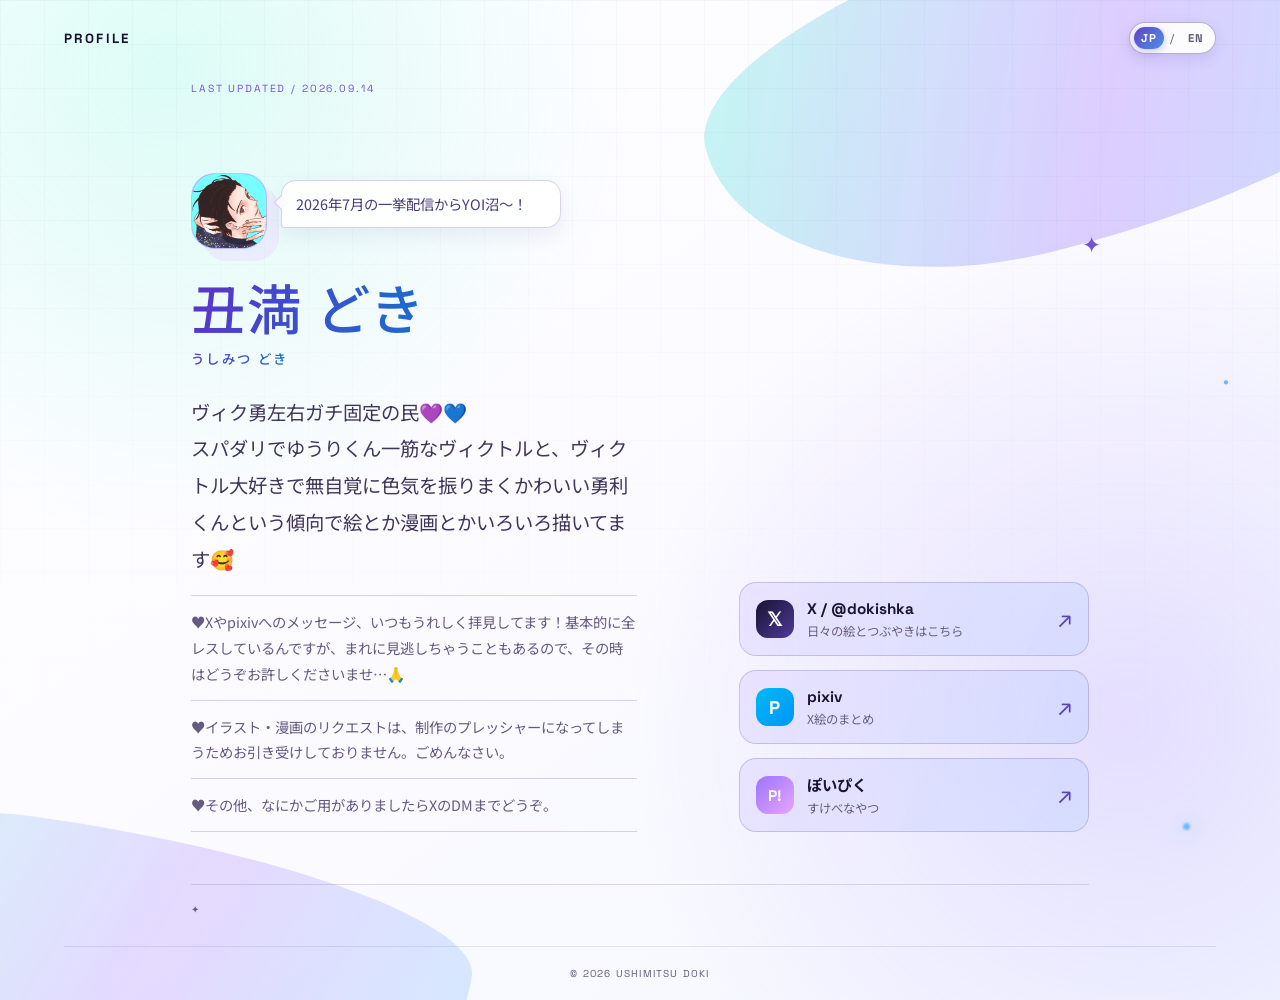
==== index.html @ e0f20577 "Update index.html" ====
<!doctype html>
<html lang="ja">
  <head>
    <meta charset="UTF-8" />
    <meta name="viewport" content="width=device-width, initial-scale=1" />
    <meta name="theme-color" content="#fbfbff" />
    <meta name="description" content="丑満 どき — Ushimitsu Doki profile" />
    <meta property="og:title" content="丑満 どき" />
    <meta property="og:description" content="YOI fan art and comics by 丑満 どき" />
    <meta property="og:type" content="website" />
    <title>丑満 どき</title>
    <link rel="preconnect" href="https://fonts.googleapis.com" />
    <link rel="preconnect" href="https://fonts.gstatic.com" crossorigin />
    <link href="https://fonts.googleapis.com/css2?family=Noto+Sans+JP:wght@400;500;700&family=Space+Grotesk:wght@400;500;600;700&display=swap" rel="stylesheet" />
    <link rel="stylesheet" href="./styles.css" />
  </head>
  <body>
    <main class="site-shell">
      <div class="gradient-shape gradient-shape-one" aria-hidden="true"></div>
      <div class="gradient-shape gradient-shape-two" aria-hidden="true"></div>
      <div class="aurora aurora-one" aria-hidden="true"></div>
      <div class="aurora aurora-two" aria-hidden="true"></div>
      <div class="star star-one" aria-hidden="true">✦</div>
      <div class="star star-two" aria-hidden="true">·</div>

      <header class="topbar">
        <a class="wordmark" href="./" aria-label="Profile home">PROFILE</a>
        <div class="header-actions">
          <div class="language-toggle" aria-label="Language selector">
            <button class="lang-button is-active" type="button" data-lang="ja" aria-pressed="true">JP</button>
            <span aria-hidden="true">/</span>
            <button class="lang-button" type="button" data-lang="en" aria-pressed="false">EN</button>
          </div>
        </div>
      </header>

      <section class="profile-card" aria-labelledby="profile-name">
        <div class="card-topline">
          <span class="updated-row" data-i18n="lastUpdated">LAST UPDATED / 2026.09.14</span>
        </div>

        <div class="profile-grid">
          <div class="profile-intro">
            <div class="avatar-row">
              <div class="avatar avatar-image"><img src="./avatar.png" alt="丑満どきのプロフィール画像" /></div>
              <div class="avatar-bubble" data-i18n="avatarBubble">2026年7月の一挙配信からYOI沼～！</div>
            </div>
            <h1 id="profile-name" data-i18n="displayName">丑満 どき</h1>
            <p class="reading" data-i18n="reading">うしみつ どき</p>
            <p class="lead" data-i18n="lead">ヴィク勇左右ガチ固定の民💜💙<br />スパダリでゆうりくん一筋なヴィクトルと、ヴィクトル大好きで無自覚に色気を振りまくかわいい勇利くんという傾向で絵とか漫画とかいろいろ描いてます🥰</p>
            <p class="contact-note" data-i18n="contactNote">♥Xやpixivへのメッセージ、いつもうれしく拝見してます！基本的に全レスしているんですが、まれに見逃しちゃうこともあるので、その時はどうぞお許しくださいませ…🙏<span class="note-rule" aria-hidden="true"></span>♥イラスト・漫画のリクエストは、制作のプレッシャーになってしまうためお引き受けしておりません。ごめんなさい。<span class="note-rule" aria-hidden="true"></span>♥その他、なにかご用がありましたらXのDMまでどうぞ。</p>
          </div>

          <div class="profile-side">
            <!-- Reserved ABOUT ME block: kept for future use, empty and hidden for now. -->
            <div class="about-panel" hidden>
              <div class="panel-label"><span data-i18n="aboutLabel">ABOUT ME</span></div>
              <p data-i18n="bio"></p>
            </div>

            <a class="x-link" href="https://x.com/dokishka" target="_blank" rel="noreferrer">
              <span class="x-mark">𝕏</span>
              <span class="x-copy"><strong data-i18n="linkTitle">X / @dokishka</strong><small data-i18n="linkDescription">日々の絵とつぶやきはこちら</small></span>
              <span class="arrow" aria-hidden="true">↗</span>
            </a>
            <a class="x-link" href="https://www.pixiv.net/users/59902703" target="_blank" rel="noreferrer">
              <span class="x-mark pixiv-mark">P</span>
              <span class="x-copy"><strong data-i18n="pixivTitle">pixiv</strong><small data-i18n="pixivDescription">X絵のまとめ</small></span>
              <span class="arrow" aria-hidden="true">↗</span>
            </a>
            <a class="x-link" href="https://poipiku.com/14124137/" target="_blank" rel="noreferrer">
              <span class="x-mark poipiku-mark">P!</span>
              <span class="x-copy"><strong data-i18n="poipikuTitle">ぽいぴく</strong><small data-i18n="poipikuDescription">すけべなやつ</small></span>
              <span class="arrow" aria-hidden="true">↗</span>
            </a>
          </div>
        </div>

        <div class="card-bottom">
          <span>✦</span>
        </div>
      </section>

      <footer class="footer">
        <span>© 2026 USHIMITSU DOKI</span>
      </footer>
    </main>
    <script src="./script.js"></script>
  </body>
</html>
---- styles.css ----
:root {
  color-scheme: light;
  --ink: #1a1430;
  --muted: #665d7c;
  --light-muted: #635c78;
  --dark-ink: #17122d;
  --night: #fbfbff;
  --line: rgba(226, 220, 255, 0.16);
  --purple: #9b74ff;
  --blue: #70b7ff;
  --lavender: #ded4ff;
  --pink: #e7a5ff;
  --font-size-step: 1pt;
}

* { box-sizing: border-box; }
html { min-width: 320px; background: var(--night); }
body {
  margin: 0;
  color: var(--ink);
  background: var(--night);
  font-family: "Space Grotesk", "Noto Sans JP", sans-serif;
  -webkit-font-smoothing: antialiased;
}
button, a { font: inherit; }
a { color: inherit; text-decoration: none; }

.site-shell {
  position: relative;
  display: flex;
  min-height: 100svh;
  flex-direction: column;
  overflow: hidden;
  padding: 22px clamp(18px, 5vw, 76px) 20px;
  background:
    radial-gradient(circle at 13% 7%, rgba(101, 245, 216, 0.22), transparent 29rem),
    radial-gradient(circle at 88% 72%, rgba(155, 116, 255, 0.2), transparent 31rem),
    linear-gradient(145deg, #ffffff 0%, #fbfaff 52%, #f3f8ff 100%);
}
.site-shell::before {
  position: absolute;
  inset: 0;
  background-image: linear-gradient(rgba(36, 25, 86, 0.04) 1px, transparent 1px), linear-gradient(90deg, rgba(36, 25, 86, 0.04) 1px, transparent 1px);
  background-size: 44px 44px;
  mask-image: linear-gradient(to bottom, rgba(0, 0, 0, 0.65), transparent 76%);
  content: "";
  pointer-events: none;
}

.gradient-shape {
  position: absolute;
  z-index: 0;
  pointer-events: none;
}

.gradient-shape {
  background: linear-gradient(112deg, rgba(101, 245, 216, 0.88) 0%, rgba(164, 123, 255, 0.82) 54%, rgba(108, 190, 255, 0.82) 100%);
  filter: saturate(1.05);
  mix-blend-mode: multiply;
}

.gradient-shape-one {
  top: -9%;
  right: -14%;
  width: min(760px, 78vw);
  height: 330px;
  transform: rotate(-14deg);
  border-radius: 68% 32% 59% 41% / 44% 56% 44% 56%;
  opacity: 0.42;
}

.gradient-shape-two {
  bottom: -10%;
  left: -18%;
  width: min(700px, 78vw);
  height: 270px;
  transform: rotate(8deg);
  border-radius: 35% 65% 28% 72% / 54% 36% 64% 46%;
  opacity: 0.3;
}

.topbar, .footer {
  position: relative;
  z-index: 1;
  display: flex;
  align-items: center;
  justify-content: space-between;
  flex-wrap: wrap;
  gap: 10px 18px;
  letter-spacing: 0.12em;
  color: var(--light-muted);
}
.topbar { font-size: calc(10px + var(--font-size-step)); }
.wordmark { color: var(--dark-ink); font-size: calc(12px + var(--font-size-step)); font-weight: 700; letter-spacing: 0.18em; }
.wordmark span { color: var(--blue); }
.header-actions { display: flex; align-items: center; gap: 22px; }
.topbar-note { letter-spacing: 0.2em; }
.language-toggle {
  display: flex;
  align-items: center;
  gap: 6px;
  padding: 4px;
  border: 1px solid rgba(67, 51, 132, 0.38);
  border-radius: 999px;
  background: rgba(255, 255, 255, 0.92);
  box-shadow: 0 5px 16px rgba(61, 43, 126, 0.12);
  color: var(--light-muted);
  letter-spacing: 0.08em;
}
.lang-button {
  padding: 4px 7px;
  border: 0;
  border-radius: 999px;
  color: var(--light-muted);
  background: transparent;
  cursor: pointer;
  font-size: calc(10px + var(--font-size-step));
  font-weight: 700;
  letter-spacing: 0.08em;
}
.lang-button.is-active { color: #fff; background: linear-gradient(135deg, #6142c5, #4d91e8); box-shadow: 0 2px 8px rgba(77, 65, 166, 0.3); }
.lang-button:focus-visible { outline: 2px solid var(--blue); outline-offset: 2px; }

.profile-card {
  position: relative;
  z-index: 1;
  width: min(100%, 1050px);
  margin: auto;
  padding: clamp(20px, 3vw, 28px) clamp(24px, 6vw, 76px) clamp(22px, 3vw, 30px);
  overflow: hidden;
  border: 0;
  border-radius: 30px;
  background: transparent;
  box-shadow: none;
}
.profile-card::after {
  display: none;
}
.card-topline, .card-bottom {
  position: relative;
  z-index: 1;
  display: flex;
  align-items: center;
  gap: 8px;
  color: var(--muted);
  font-size: calc(9px + var(--font-size-step));
  letter-spacing: 0.18em;
}
.card-bottom {
  justify-content: space-between;
  margin-top: 34px;
  padding-top: 18px;
  border-top: 1px solid rgba(44, 31, 94, 0.14);
}
.status-dot { width: 6px; height: 6px; border-radius: 50%; background: var(--blue); box-shadow: 0 0 14px var(--blue); }
.updated-row { color: #7254cf; font-size: calc(9px + var(--font-size-step)); letter-spacing: 0.18em; }

.profile-grid {
  position: relative;
  z-index: 1;
  display: grid;
  grid-template-columns: minmax(0, 1.12fr) minmax(290px, 0.88fr);
  gap: clamp(36px, 8vw, 110px);
  align-items: end;
  padding: clamp(42px, 7vw, 78px) 0 18px;
}
.avatar {
  display: grid;
  width: 76px;
  height: 76px;
  place-items: center;
  margin-bottom: 28px;
  border: 1px solid rgba(255, 255, 255, 0.42);
  border-radius: 24px;
  color: #fff;
  background: linear-gradient(135deg, var(--purple), var(--blue));
  box-shadow: 12px 12px 0 rgba(231, 165, 255, 0.18);
  font-size: calc(21px + var(--font-size-step));
  font-weight: 900;
  letter-spacing: -0.08em;
}
.avatar-row { display: flex; align-items: flex-start; gap: 14px; margin-bottom: 28px; }
.avatar-row .avatar { margin-bottom: 0; }
.avatar-bubble { position: relative; flex: 1 1 auto; min-width: 0; max-width: 280px; margin-top: 7px; padding: 11px 14px; border: 1px solid rgba(107, 77, 191, 0.26); border-radius: 15px 15px 15px 4px; color: #4a3a79; background: rgba(255, 255, 255, 0.9); box-shadow: 0 8px 20px rgba(69, 46, 136, 0.08); font-family: "Noto Sans JP", sans-serif; font-size: clamp(calc(11px + var(--font-size-step)), calc(1.3vw + var(--font-size-step)), calc(13px + var(--font-size-step))); line-height: 1.65; }
.avatar-bubble::before { content: ""; position: absolute; left: -6px; top: 16px; width: 10px; height: 10px; border-bottom: 1px solid rgba(107, 77, 191, 0.26); border-left: 1px solid rgba(107, 77, 191, 0.26); background: #fbfaff; transform: rotate(45deg); }
.avatar-image { padding: 0; overflow: hidden; }
.avatar-image img { display: block; width: 100%; height: 100%; object-fit: cover; }
h1 { margin: 0; width: max-content; max-width: 100%; white-space: nowrap; font-family: "Noto Sans JP", sans-serif; font-size: clamp(calc(24px + var(--font-size-step)), calc(4.9vw + var(--font-size-step)), calc(53px + var(--font-size-step))); font-weight: 500; line-height: 1.1; letter-spacing: 0.03em; background: linear-gradient(110deg, #5d32c9 0%, #176fcf 100%); background-clip: text; color: #5435b7; -webkit-background-clip: text; -webkit-text-fill-color: transparent; }
.reading { display: inline-block; margin: 12px 0 26px; font-size: calc(12px + var(--font-size-step)); font-weight: 500; letter-spacing: 0.18em; background: linear-gradient(110deg, #5d32c9 0%, #176fcf 100%); background-clip: text; color: #5435b7; -webkit-background-clip: text; -webkit-text-fill-color: transparent; }
.lead { margin: 0; color: #403658; font-family: "Noto Sans JP", sans-serif; font-size: clamp(calc(15px + var(--font-size-step)), calc(1.8vw + var(--font-size-step)), calc(18px + var(--font-size-step))); line-height: 1.9; }
.contact-note { margin: 18px 0 0; color: #655b80; font-family: "Noto Sans JP", sans-serif; font-size: clamp(calc(11px + var(--font-size-step)), calc(1.25vw + var(--font-size-step)), calc(13px + var(--font-size-step))); line-height: 1.8; }
.contact-note::before, .contact-note::after, .note-rule { display: block; width: 100%; height: 1px; box-sizing: border-box; background: rgba(107, 77, 191, 0.24); }
.contact-note::before, .contact-note::after { content: ""; }
.contact-note::before { margin-bottom: 13px; }
.contact-note::after { margin-top: 13px; }
.note-rule { margin: 13px 0; }
.profile-side { display: grid; gap: 14px; }
.about-panel { padding: 20px 20px 22px; border: 1px solid rgba(75, 66, 130, 0.16); border-radius: 20px; background: rgba(255, 255, 255, 0.72); box-shadow: 0 12px 28px rgba(69, 46, 136, 0.08); }
.about-panel[hidden] { display: none; }
.panel-label { display: flex; justify-content: space-between; margin-bottom: 22px; color: var(--blue); font-size: calc(10px + var(--font-size-step)); font-weight: 700; letter-spacing: 0.2em; }
.panel-label span:first-child { color: var(--pink); }
.about-panel p { margin: 0; color: #403658; font-family: "Noto Sans JP", sans-serif; font-size: calc(13px + var(--font-size-step)); line-height: 2; }
.x-link {
  display: grid;
  grid-template-columns: 38px 1fr auto;
  gap: 13px;
  align-items: center;
  min-height: 74px;
  padding: 12px 16px;
  border: 1px solid rgba(82, 75, 156, 0.24);
  border-radius: 17px;
  background: linear-gradient(115deg, rgba(155, 116, 255, 0.13), rgba(112, 183, 255, 0.14));
  transition: transform 160ms ease, border-color 160ms ease, background 160ms ease;
}
.x-link:hover, .x-link:focus-visible { transform: translateY(-3px); border-color: rgba(75, 92, 194, 0.62); background: linear-gradient(115deg, rgba(155, 116, 255, 0.22), rgba(112, 183, 255, 0.2)); outline: none; }
.x-mark { display: grid; width: 38px; height: 38px; place-items: center; border-radius: 12px; color: #fff; background: linear-gradient(135deg, #1a1430, #4e399b); font-size: calc(18px + var(--font-size-step)); font-weight: 700; }
.pixiv-mark { color: #fff; background: linear-gradient(135deg, #00b9f2, #0096fa); font-size: calc(17px + var(--font-size-step)); }
.poipiku-mark { color: #fff; background: linear-gradient(135deg, #9b74ff, #e7a5ff); font-size: calc(14px + var(--font-size-step)); }
.x-copy strong, .x-copy small { display: block; }
.x-copy strong { font-size: calc(14px + var(--font-size-step)); }
.x-copy small { margin-top: 4px; color: var(--muted); font-family: "Noto Sans JP", sans-serif; font-size: calc(11px + var(--font-size-step)); }
.arrow { color: #5a42b2; font-size: calc(22px + var(--font-size-step)); }
.footer { justify-content: center; padding-top: 20px; border-top: 1px solid rgba(36, 25, 86, 0.1); color: var(--light-muted); font-size: 10px; text-align: center; }

.aurora, .star { position: absolute; pointer-events: none; }
.aurora { border-radius: 50%; filter: blur(1px); }
.aurora-one { top: 21%; left: -5%; width: 12px; height: 12px; background: var(--pink); box-shadow: 0 0 28px var(--pink); }
.aurora-two { right: 7%; bottom: 17%; width: 7px; height: 7px; background: var(--blue); box-shadow: 0 0 22px var(--blue); }
.star-one { top: 23%; right: 14%; color: #7254cf; font-size: calc(22px + var(--font-size-step)); }
.star-two { right: 4%; top: 36%; color: var(--blue); font-size: calc(30px + var(--font-size-step)); }

@media (max-width: 760px) {
  .site-shell { padding: 18px 15px 16px; }
  .topbar-note { display: none; }
  .header-actions { gap: 10px; }
  .profile-card { border-radius: 24px; }
  .profile-grid { grid-template-columns: 1fr; gap: 42px; padding-top: 48px; }
  .profile-side { max-width: 560px; }
  .card-bottom { margin-top: 26px; font-size: calc(8px + var(--font-size-step)); }
}
@media (max-width: 390px) {
  .wordmark { font-size: calc(10px + var(--font-size-step)); }
  .profile-card { padding-right: 19px; padding-left: 19px; }
  .profile-grid { padding-top: 38px; }
  .avatar-row { gap: 10px; margin-bottom: 23px; }
  .avatar { width: 66px; height: 66px; margin-bottom: 0; }
  .card-bottom span:nth-child(2) { display: none; }
}
@media (prefers-reduced-motion: reduce) { .x-link { transition: none; } }
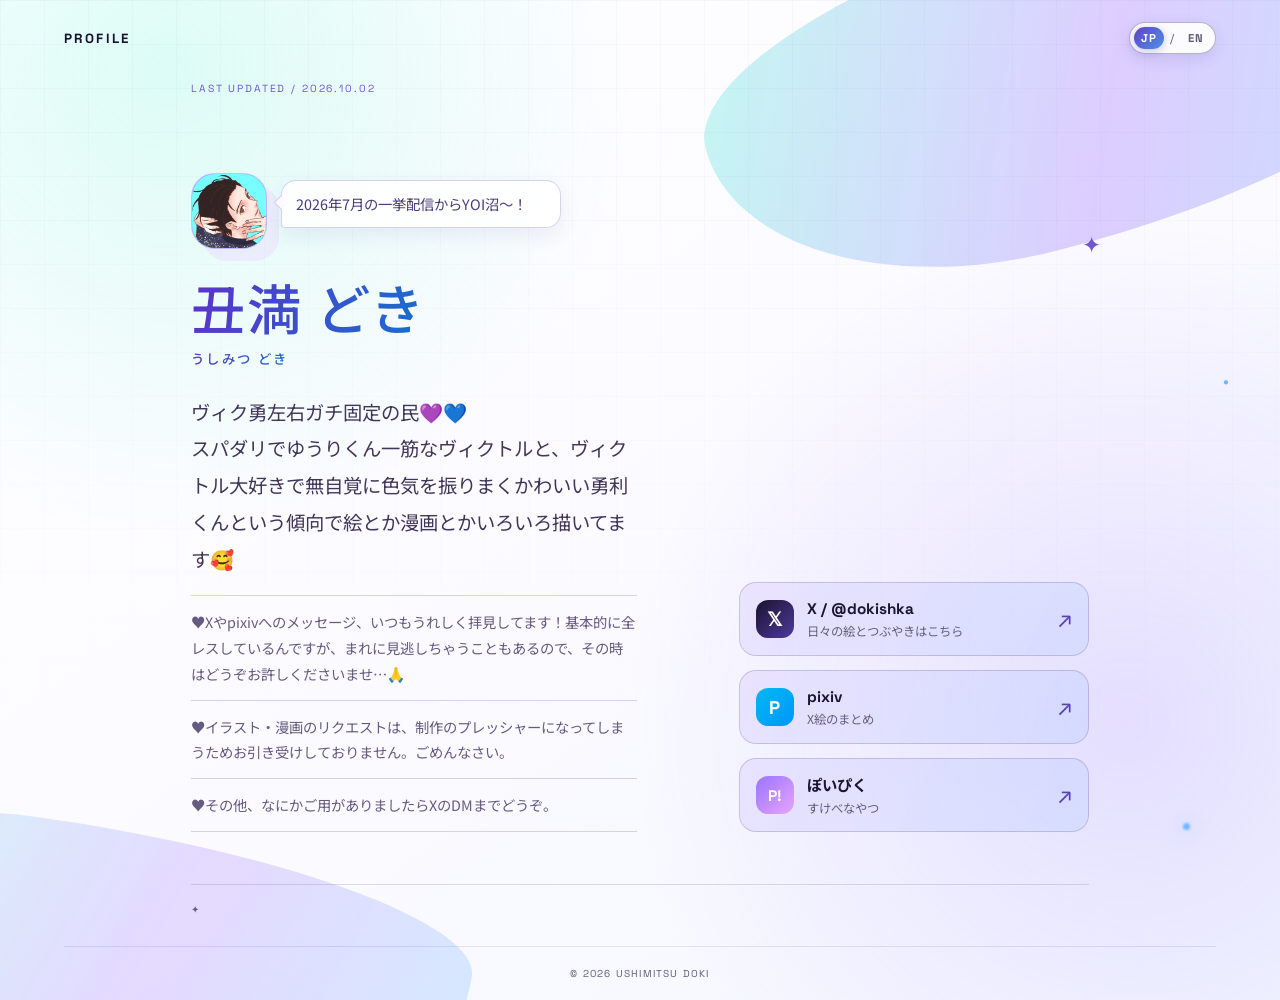
==== commit b0649a89: "Unify last updated date to 2026.10.02" ====
--- a/index.html
+++ b/index.html
@@ -8,7 +8,11 @@
     <meta property="og:title" content="丑満 どき" />
     <meta property="og:description" content="YOI fan art and comics by 丑満 どき" />
     <meta property="og:type" content="website" />
+    <meta property="og:image" content="https://doki-bay.vercel.app/avatar.png" />
+    <meta property="og:image" content="https://doki-bay.vercel.app/avatar.png" />
+    <meta name="twitter:image" content="https://doki-bay.vercel.app/avatar.png" />
     <title>丑満 どき</title>
+    <link rel="icon" type="image/svg+xml" href="./favicon.svg" />
     <link rel="preconnect" href="https://fonts.googleapis.com" />
     <link rel="preconnect" href="https://fonts.gstatic.com" crossorigin />
     <link href="https://fonts.googleapis.com/css2?family=Noto+Sans+JP:wght@400;500;700&family=Space+Grotesk:wght@400;500;600;700&display=swap" rel="stylesheet" />
@@ -36,7 +40,7 @@
 
       <section class="profile-card" aria-labelledby="profile-name">
         <div class="card-topline">
-          <span class="updated-row" data-i18n="lastUpdated">LAST UPDATED / 2026.09.14</span>
+          <span class="updated-row" data-i18n="lastUpdated">LAST UPDATED / 2026.10.02</span>
         </div>
 
         <div class="profile-grid">
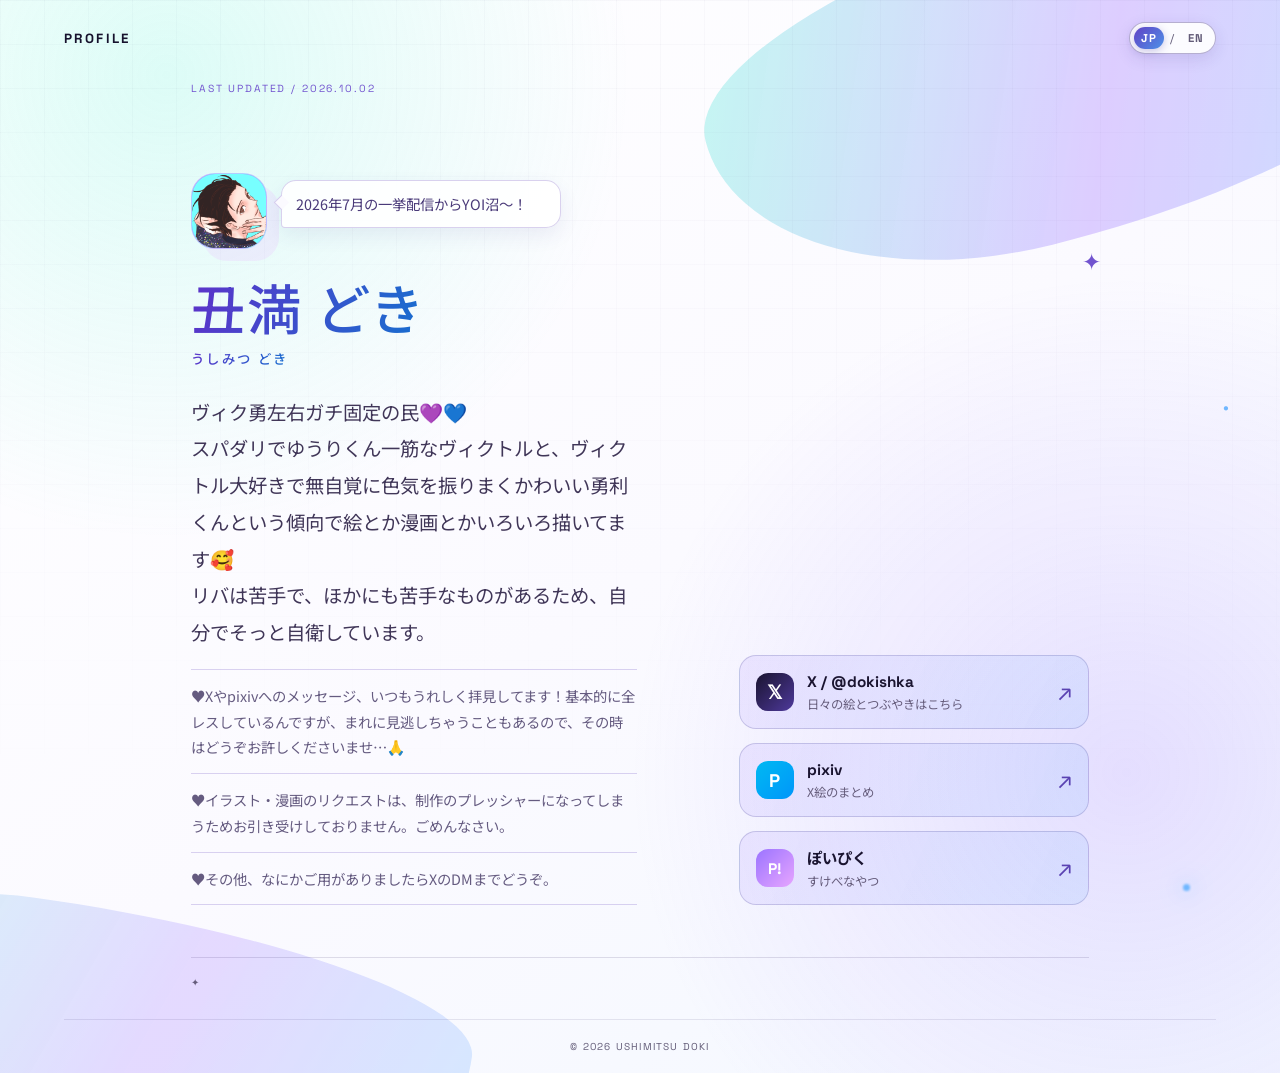
==== commit b027e681: "Clarify pairing preferences in profile introductions" ====
--- a/index.html
+++ b/index.html
@@ -51,7 +51,7 @@
             </div>
             <h1 id="profile-name" data-i18n="displayName">丑満 どき</h1>
             <p class="reading" data-i18n="reading">うしみつ どき</p>
-            <p class="lead" data-i18n="lead">ヴィク勇左右ガチ固定の民💜💙<br />スパダリでゆうりくん一筋なヴィクトルと、ヴィクトル大好きで無自覚に色気を振りまくかわいい勇利くんという傾向で絵とか漫画とかいろいろ描いてます🥰</p>
+            <p class="lead" data-i18n="lead">ヴィク勇左右ガチ固定の民💜💙<br />スパダリでゆうりくん一筋なヴィクトルと、ヴィクトル大好きで無自覚に色気を振りまくかわいい勇利くんという傾向で絵とか漫画とかいろいろ描いてます🥰<br />リバは苦手で、ほかにも苦手なものがあるため、自分でそっと自衛しています。</p>
             <p class="contact-note" data-i18n="contactNote">♥Xやpixivへのメッセージ、いつもうれしく拝見してます！基本的に全レスしているんですが、まれに見逃しちゃうこともあるので、その時はどうぞお許しくださいませ…🙏<span class="note-rule" aria-hidden="true"></span>♥イラスト・漫画のリクエストは、制作のプレッシャーになってしまうためお引き受けしておりません。ごめんなさい。<span class="note-rule" aria-hidden="true"></span>♥その他、なにかご用がありましたらXのDMまでどうぞ。</p>
           </div>
 
